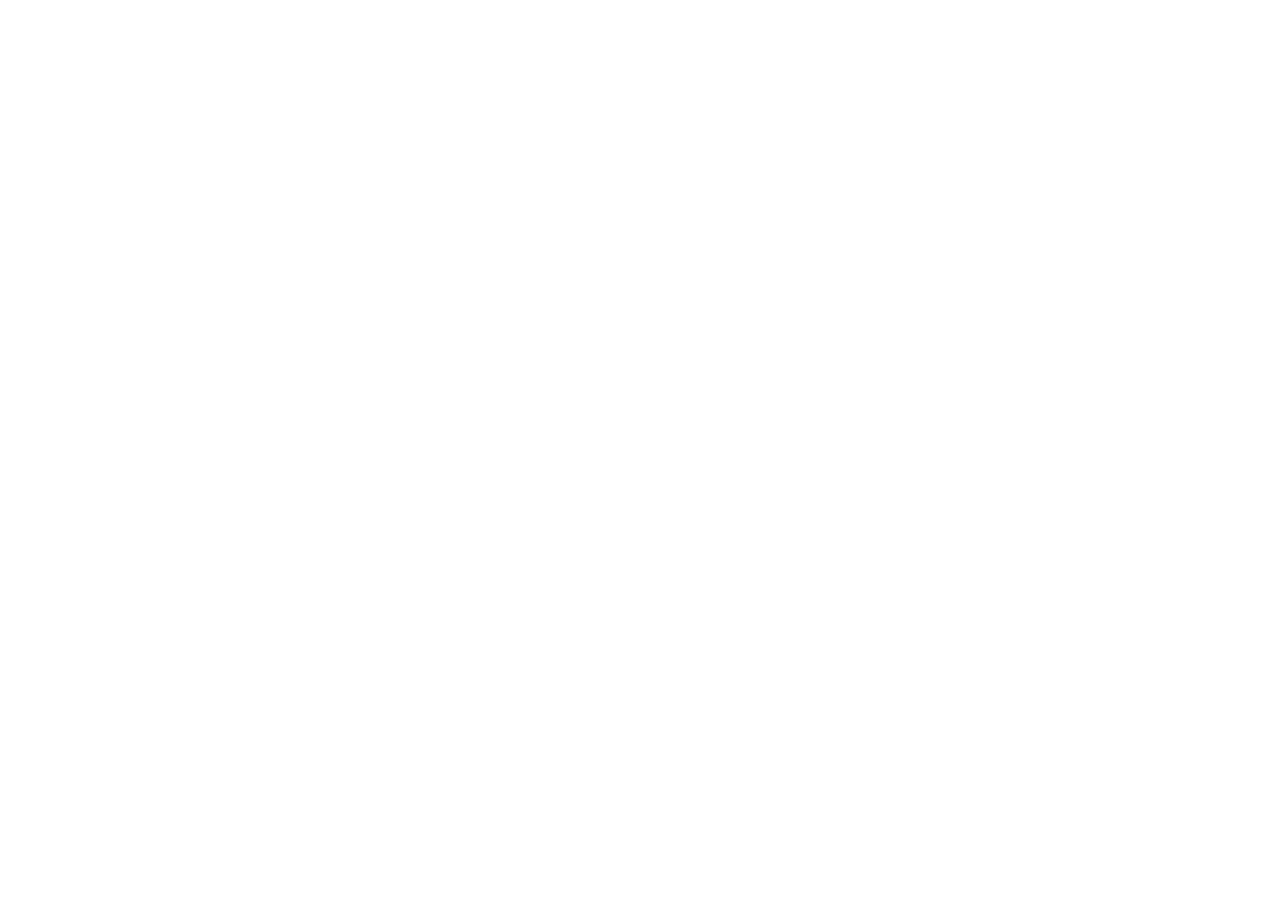
==== index.html @ 79be3dc8 "Auto-generated commit" ====
<!doctype html>
<html lang="en" data-critters-container>
<head>
  <meta charset="utf-8">
  <title>Tour of Heroes</title>
  <base href="/tour_of_heroes/">
  <meta name="viewport" content="width=device-width, initial-scale=1">
  <link rel="icon" type="image/x-icon" href="favicon.ico">
<style>*{font-family:Arial,Helvetica,sans-serif}app-root{display:flex;flex-direction:column}body{padding:.5rem;max-width:1000px;margin:auto}@media (min-width: 600px){body{padding:2rem}}body{color:#333;font-family:Cambria,Georgia,serif}
</style><link rel="stylesheet" href="styles-6YQS6QH2.css" media="print" onload="this.media='all'"><noscript><link rel="stylesheet" href="styles-6YQS6QH2.css"></noscript></head>
<body>
  <app-root></app-root>
<script src="polyfills-RX4V3J3S.js" type="module"></script><script src="main-CN3R6M3D.js" type="module"></script></body>
</html>
---- styles-6YQS6QH2.css ----
*{font-family:Arial,Helvetica,sans-serif}app-root{display:flex;flex-direction:column}h1{color:#264d73;font-size:2.5rem}h2,h3{color:#444;font-weight:lighter}h3{font-size:1.3rem}body{padding:.5rem;max-width:1000px;margin:auto}@media (min-width: 600px){body{padding:2rem}}body,input[text]{color:#333;font-family:Cambria,Georgia,serif}a{cursor:pointer}button{background-color:#eee;border:none;border-radius:4px;cursor:pointer;color:#000;font-size:1.2rem;padding:1rem;margin-right:1rem;margin-bottom:1rem;margin-top:1rem}button:hover{background-color:#000;color:#fff}button:disabled{background-color:#eee;color:#aaa;cursor:auto}nav a{padding:5px 10px;text-decoration:none;margin-right:10px;margin-top:10px;display:inline-block;background-color:#e8e8e8;color:#3d3d3d;border-radius:4px}nav a:hover{color:#fff;background-color:#42545c}nav a.active{background-color:#000;color:#fff}hr{margin:1.5rem 0}input[type=text]{box-sizing:border-box;width:100%;padding:.5rem}
---- styles-6YQS6QH2.css ----
*{font-family:Arial,Helvetica,sans-serif}app-root{display:flex;flex-direction:column}h1{color:#264d73;font-size:2.5rem}h2,h3{color:#444;font-weight:lighter}h3{font-size:1.3rem}body{padding:.5rem;max-width:1000px;margin:auto}@media (min-width: 600px){body{padding:2rem}}body,input[text]{color:#333;font-family:Cambria,Georgia,serif}a{cursor:pointer}button{background-color:#eee;border:none;border-radius:4px;cursor:pointer;color:#000;font-size:1.2rem;padding:1rem;margin-right:1rem;margin-bottom:1rem;margin-top:1rem}button:hover{background-color:#000;color:#fff}button:disabled{background-color:#eee;color:#aaa;cursor:auto}nav a{padding:5px 10px;text-decoration:none;margin-right:10px;margin-top:10px;display:inline-block;background-color:#e8e8e8;color:#3d3d3d;border-radius:4px}nav a:hover{color:#fff;background-color:#42545c}nav a.active{background-color:#000;color:#fff}hr{margin:1.5rem 0}input[type=text]{box-sizing:border-box;width:100%;padding:.5rem}
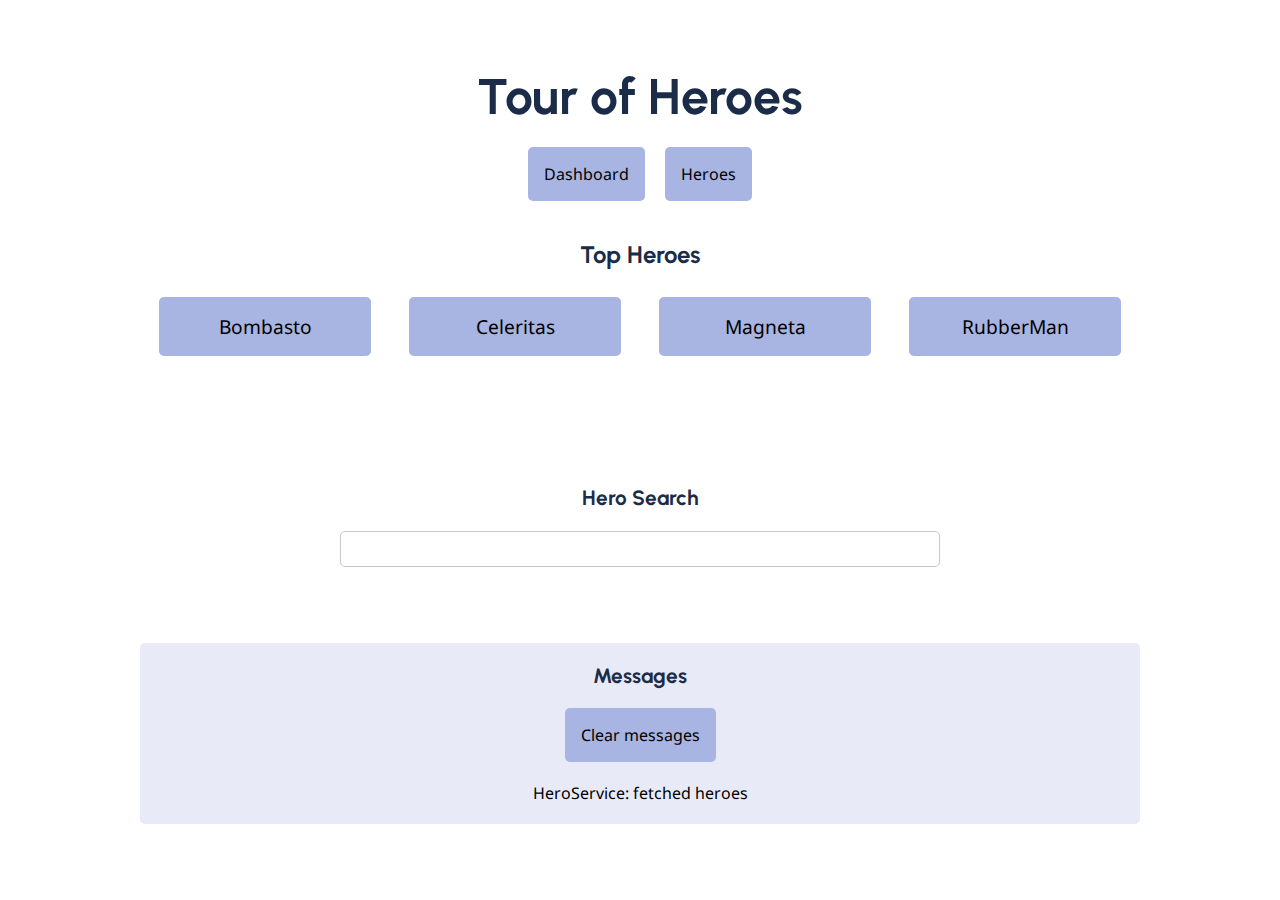
==== commit 563553b2: "Auto-generated commit" ====
--- a/index.html
+++ b/index.html
@@ -3,12 +3,12 @@
 <head>
   <meta charset="utf-8">
   <title>Tour of Heroes</title>
-  <base href="/tour_of_heroes/">
+  <base href="tour_of_heroes">
   <meta name="viewport" content="width=device-width, initial-scale=1">
   <link rel="icon" type="image/x-icon" href="favicon.ico">
-<style>*{font-family:Arial,Helvetica,sans-serif}app-root{display:flex;flex-direction:column}body{padding:.5rem;max-width:1000px;margin:auto}@media (min-width: 600px){body{padding:2rem}}body{color:#333;font-family:Cambria,Georgia,serif}
-</style><link rel="stylesheet" href="styles-6YQS6QH2.css" media="print" onload="this.media='all'"><noscript><link rel="stylesheet" href="styles-6YQS6QH2.css"></noscript></head>
+<style>@import"https://fonts.googleapis.com/css2?family=Urbanist:ital,wght@0,100..900;1,100..900&display=swap";@import"https://fonts.googleapis.com/css2?family=Noto+Sans:ital,wght@0,100..900;1,100..900&family=Urbanist:ital,wght@0,100..900;1,100..900&display=swap";*{font-family:Noto Sans,sans-serif}app-root{display:flex;flex-direction:column}body{padding:.5rem;max-width:1000px;margin:auto}@media (min-width: 600px){body{padding:2rem}}body{color:#000}
+</style><link rel="stylesheet" href="styles-ZFOXIYVS.css" media="print" onload="this.media='all'"><noscript><link rel="stylesheet" href="styles-ZFOXIYVS.css"></noscript><link rel="preload" href="https://fonts.googleapis.com/css2?family=Urbanist:ital,wght@0,100..900;1,100..900&display=swap" as="style"><link rel="preload" href="https://fonts.googleapis.com/css2?family=Noto+Sans:ital,wght@0,100..900;1,100..900&family=Urbanist:ital,wght@0,100..900;1,100..900&display=swap" as="style"></head>
 <body>
   <app-root></app-root>
-<script src="polyfills-RX4V3J3S.js" type="module"></script><script src="main-CN3R6M3D.js" type="module"></script></body>
+<script src="polyfills-RX4V3J3S.js" type="module"></script><script src="main-ZX7DPGWI.js" type="module"></script></body>
 </html>
--- a/styles-ZFOXIYVS.css
+++ b/styles-ZFOXIYVS.css
@@ -0,0 +1 @@
+@import"https://fonts.googleapis.com/css2?family=Urbanist:ital,wght@0,100..900;1,100..900&display=swap";@import"https://fonts.googleapis.com/css2?family=Noto+Sans:ital,wght@0,100..900;1,100..900&family=Urbanist:ital,wght@0,100..900;1,100..900&display=swap";*{font-family:Noto Sans,sans-serif}app-root{display:flex;flex-direction:column}h1{font-family:Urbanist,sans-serif;color:#1b2c48;font-size:2.5rem}h2,h3{color:#1b2c48;font-family:Urbanist,sans-serif}h3{font-size:1.3rem}body{padding:.5rem;max-width:1000px;margin:auto}@media (min-width: 600px){body{padding:2rem}}body,input[text]{color:#000}a{cursor:pointer}button{background-color:#a8b4e2;border:none;border-radius:4px;cursor:pointer;color:#000;font-size:1.2rem;padding:1rem;margin-right:1rem;margin-bottom:1rem;margin-top:1rem}button:hover{background-color:#5a6af5;color:#fff}button:disabled{background-color:#eee;color:#aaa;cursor:auto}a{background-color:#a8b4e2;color:#000}nav a{padding:5px 10px;text-decoration:none;margin-right:10px;margin-top:10px;display:inline-block;background-color:#a8b4e2;color:#000;border-radius:4px}nav a:hover{color:#fff;background-color:#5a6af5}a:hover{color:#fff;background-color:#5a6af5}nav a.active{background-color:red;color:#fff}hr{margin:1.5rem 0}input[type=text]{box-sizing:border-box;width:100%;padding:.5rem}
--- a/styles-ZFOXIYVS.css
+++ b/styles-ZFOXIYVS.css
@@ -0,0 +1 @@
+@import"https://fonts.googleapis.com/css2?family=Urbanist:ital,wght@0,100..900;1,100..900&display=swap";@import"https://fonts.googleapis.com/css2?family=Noto+Sans:ital,wght@0,100..900;1,100..900&family=Urbanist:ital,wght@0,100..900;1,100..900&display=swap";*{font-family:Noto Sans,sans-serif}app-root{display:flex;flex-direction:column}h1{font-family:Urbanist,sans-serif;color:#1b2c48;font-size:2.5rem}h2,h3{color:#1b2c48;font-family:Urbanist,sans-serif}h3{font-size:1.3rem}body{padding:.5rem;max-width:1000px;margin:auto}@media (min-width: 600px){body{padding:2rem}}body,input[text]{color:#000}a{cursor:pointer}button{background-color:#a8b4e2;border:none;border-radius:4px;cursor:pointer;color:#000;font-size:1.2rem;padding:1rem;margin-right:1rem;margin-bottom:1rem;margin-top:1rem}button:hover{background-color:#5a6af5;color:#fff}button:disabled{background-color:#eee;color:#aaa;cursor:auto}a{background-color:#a8b4e2;color:#000}nav a{padding:5px 10px;text-decoration:none;margin-right:10px;margin-top:10px;display:inline-block;background-color:#a8b4e2;color:#000;border-radius:4px}nav a:hover{color:#fff;background-color:#5a6af5}a:hover{color:#fff;background-color:#5a6af5}nav a.active{background-color:red;color:#fff}hr{margin:1.5rem 0}input[type=text]{box-sizing:border-box;width:100%;padding:.5rem}
